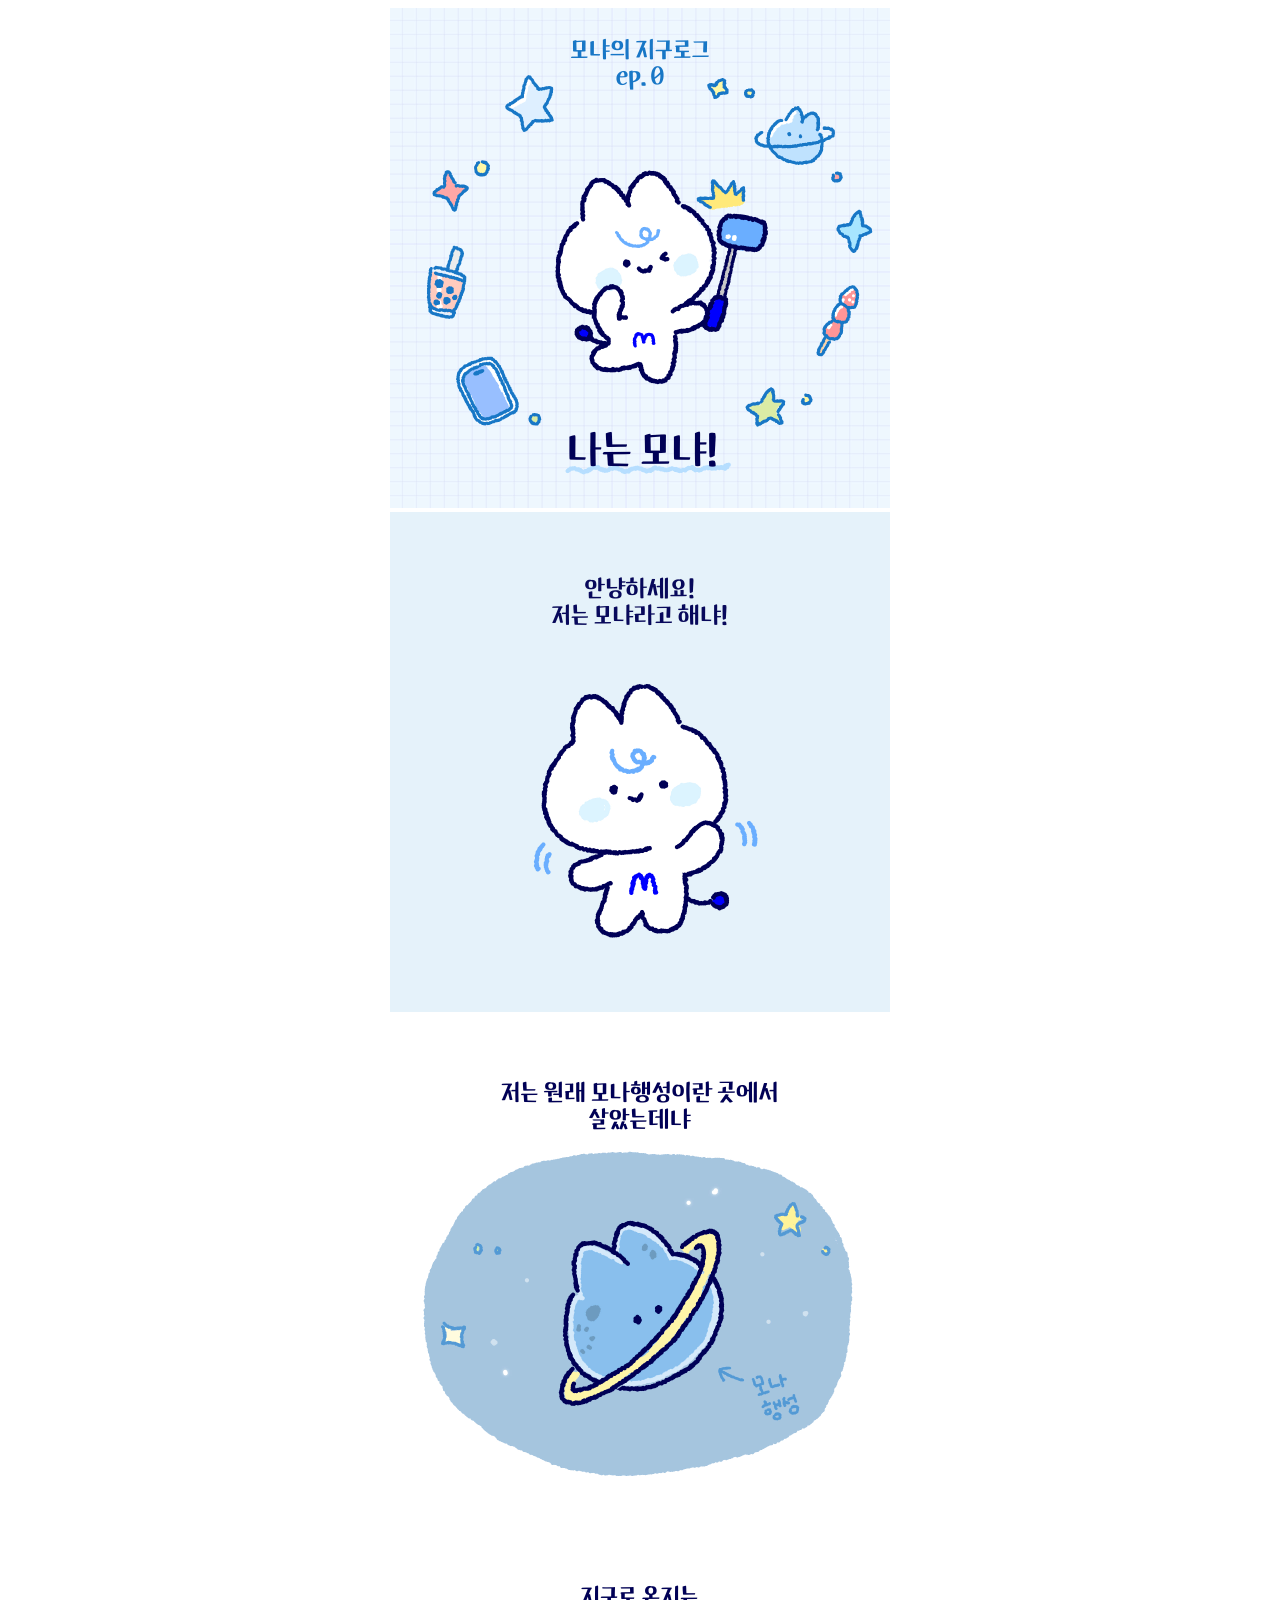
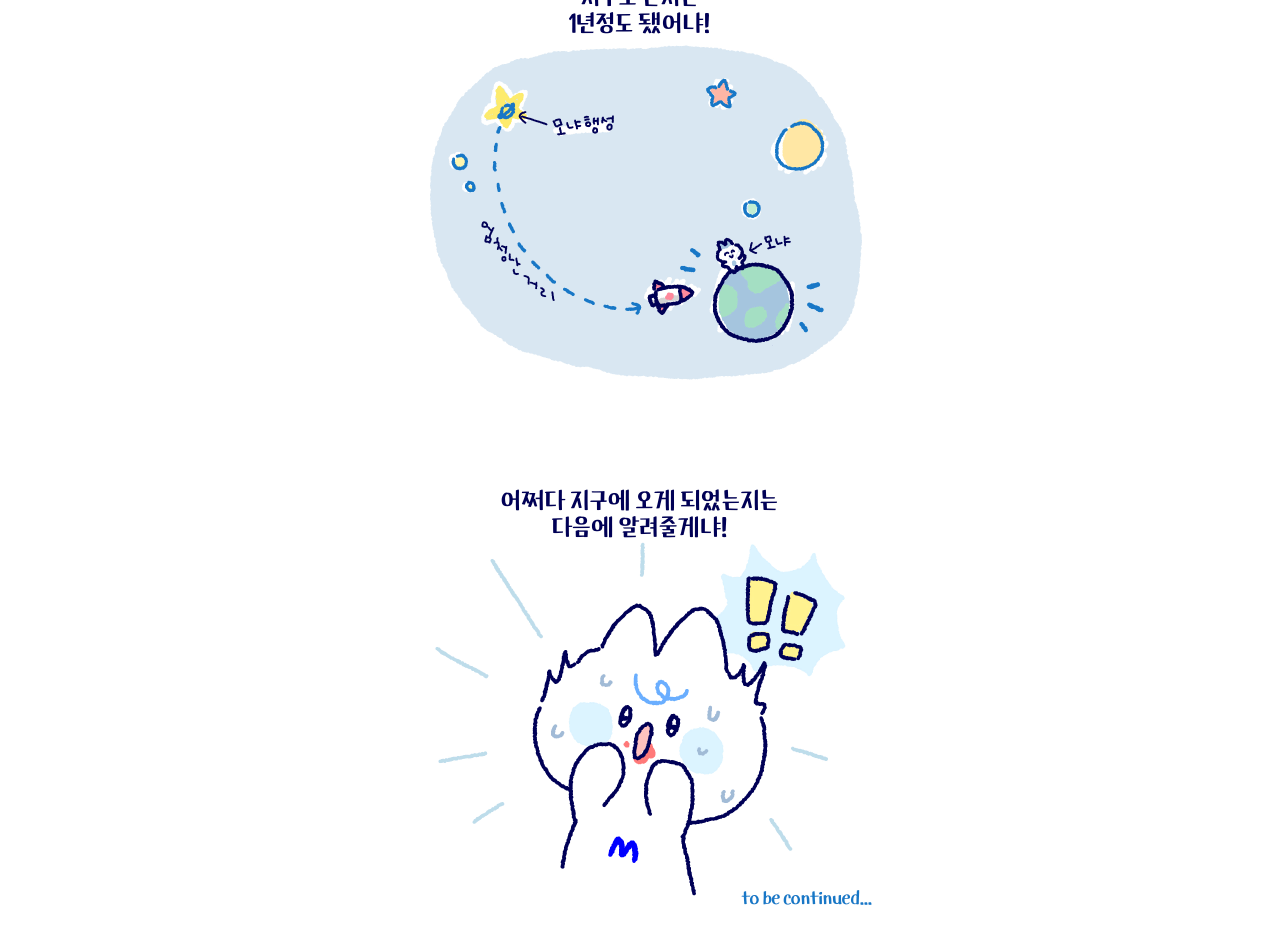
==== epi0.html @ 95d63085 "INIT COMMIT" ====
<!DOCTYPE html>
<html lang="en">
<head>
    <meta charset="UTF-8">
    <meta name="viewport" content="width=device-width, initial-scale=1.0">
    <title>이미지 스와이프</title>
    <link rel="stylesheet" href="https://unpkg.com/swiper/swiper-bundle.min.css">
    <link rel="stylesheet" href="styles2.css">
</head>
<body>
    <div class="swiper-slide"><img id="image"  src="./카드뉴스 결과물/230911_모냐의지구로그_00/230911_모냐의지구로그_00_00.jpg" alt="이미지 1"></div>
    <div class="swiper-slide"><img id="image"  src="./카드뉴스 결과물/230911_모냐의지구로그_00/230911_모냐의지구로그_00_01.jpg" alt="이미지 2"></div>
    <div class="swiper-slide"><img id="image" src="./카드뉴스 결과물/230911_모냐의지구로그_00/230911_모냐의지구로그_00_02.jpg" alt="이미지 3"></div>
    <div class="swiper-slide"><img id="image" src="./카드뉴스 결과물/230911_모냐의지구로그_00/230911_모냐의지구로그_00_03.jpg" alt="이미지 4"></div>
    <div class="swiper-slide"><img id="image"  src="./카드뉴스 결과물/230911_모냐의지구로그_00/230911_모냐의지구로그_00_04.jpg" alt="이미지 5"></div>
    <script src="https://unpkg.com/swiper/swiper-bundle.min.js"></script>
    <script src="script2.js"></script>
</body>
</html>
---- styles2.css ----
/* 페이지 2 스타일 */
.swiper-container {
    width: 80%;
    margin: 0 auto;
    padding-top: 20px;
}

.swiper-slide {
    text-align: center;
}

.swiper-button-next,
.swiper-button-prev {
    background-color: aquamarine;
    margin-top: 10px;
}

#image {
    width: 500px;
    height: 500px;
}
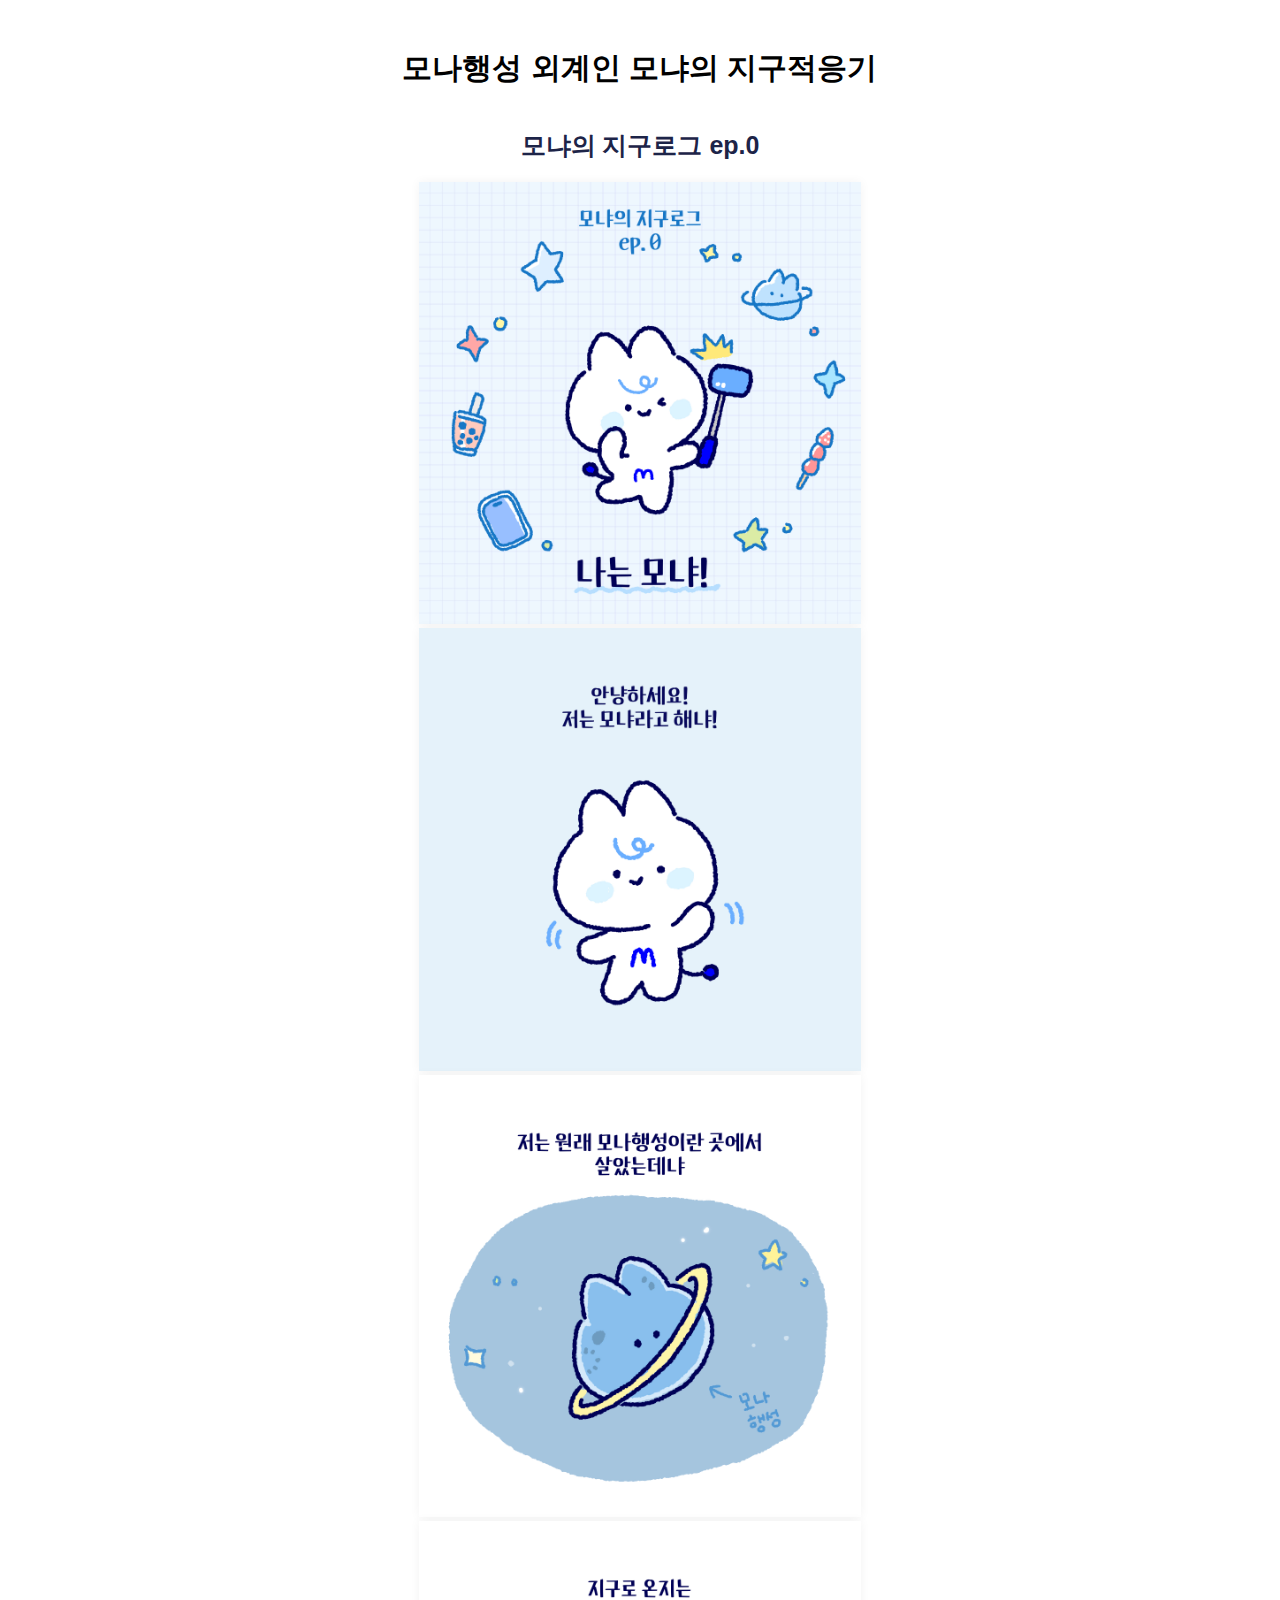
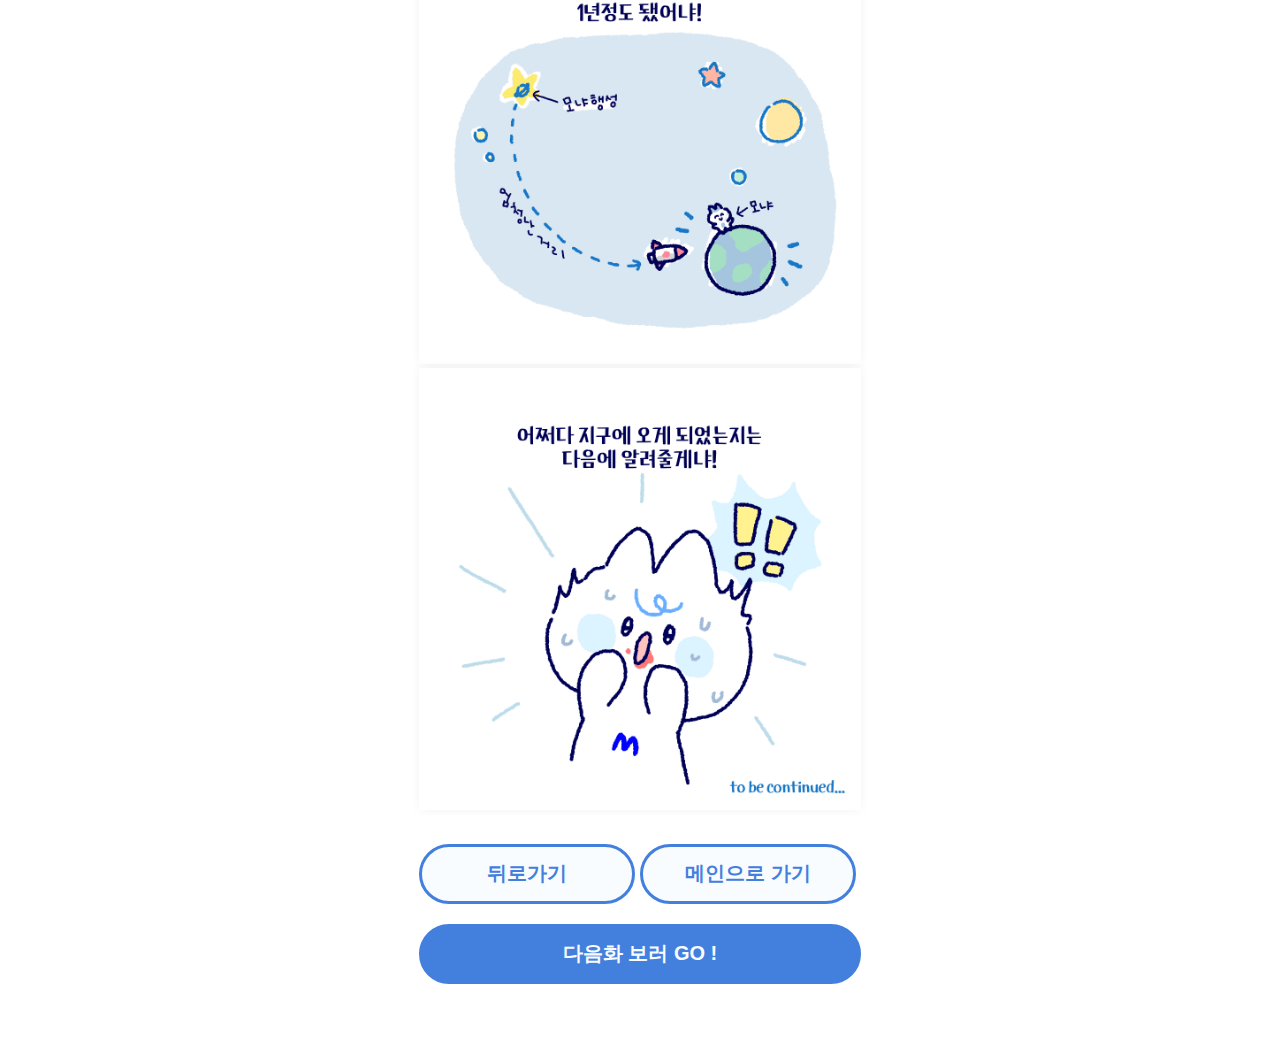
==== commit a1d40400: "[feat] 카드뉴스 상세 페이지에 뒤로가기 버튼, 메인으로 돌아가기 버튼 추가" ====
--- a/epi0.html
+++ b/epi0.html
@@ -8,11 +8,21 @@
     <link rel="stylesheet" href="styles2.css">
 </head>
 <body>
+    <div class="title">모나행성 외계인 모냐의 지구적응기</div>
+    <div class="subtitle">모냐의 지구로그 ep.0</div>
+    
     <div class="swiper-slide"><img id="image"  src="./카드뉴스 결과물/230911_모냐의지구로그_00/230911_모냐의지구로그_00_00.jpg" alt="이미지 1"></div>
     <div class="swiper-slide"><img id="image"  src="./카드뉴스 결과물/230911_모냐의지구로그_00/230911_모냐의지구로그_00_01.jpg" alt="이미지 2"></div>
     <div class="swiper-slide"><img id="image" src="./카드뉴스 결과물/230911_모냐의지구로그_00/230911_모냐의지구로그_00_02.jpg" alt="이미지 3"></div>
     <div class="swiper-slide"><img id="image" src="./카드뉴스 결과물/230911_모냐의지구로그_00/230911_모냐의지구로그_00_03.jpg" alt="이미지 4"></div>
     <div class="swiper-slide"><img id="image"  src="./카드뉴스 결과물/230911_모냐의지구로그_00/230911_모냐의지구로그_00_04.jpg" alt="이미지 5"></div>
+    
+    <div class="button-container">
+        <button id="go-back" onclick="goBack()">뒤로가기</button>
+        <button id="go-back" onclick="goMain()">메인으로 가기</button>
+    </div>
+    <button id="next-button" onclick="goToPage2('epi1.html')">다음화 보러 GO !</button>
+
     <script src="https://unpkg.com/swiper/swiper-bundle.min.js"></script>
     <script src="script2.js"></script>
 </body>
--- a/styles2.css
+++ b/styles2.css
@@ -1,4 +1,29 @@
-/* 페이지 2 스타일 */
+
+body {
+    background-color: #ffffff;
+    display: flex;
+    flex-direction: column; /* 위아래로 배치 */
+    justify-content: center;
+    align-items: center;
+}
+
+.title {
+    text-align: center;
+    margin: 40px 20px 20px 20px;
+    font-family: "Noto Sans KR", sans-serif;
+    font-size: 30px;
+    font-weight: 700;
+}
+
+.subtitle {
+    text-align: center;
+    margin: 20px;
+    font-family: "Noto Sans KR", sans-serif;
+    font-size: 25px;
+    font-weight: 600;
+    color: #1D2448;
+}
+
 .swiper-container {
     width: 80%;
     margin: 0 auto;
@@ -16,6 +41,119 @@
 }
 
 #image {
-    width: 500px;
-    height: 500px;
+    width: 35%;
+    height: auto;
+    box-shadow: 0px 0px 10px rgba(0, 0, 0, 0.05);
+}
+
+.button-container {
+    position: relative;
+    margin: 30px 0px 10px 0px;
+    width: 35%;
+    display: flex;
+    text-align: center;
+    align-items: center;
+    justify-content: space-between; 
+}
+
+#next-button {
+    margin: 10px 0px 60px 0px;
+    background-color: #4380DE;
+    border: 3px solid #4380DE;
+
+    width: 35%;
+    height: 60px;
+    border-radius: 35px;
+
+    color: #f8fcff;
+    text-align: center;
+    font-size: 20px;
+    font-family: "Noto Sans KR", sans-serif;
+    font-weight: 700;
+    line-height: normal;
+
+    cursor: pointer;
+}
+
+#go-back {
+    margin: 0px 5px 0px 0px;
+    background-color: #f8fcff;
+    border: 3px solid #4380DE;
+
+    width: 100%;
+    height: 60px;
+    border-radius: 35px;
+
+    color: #4380DE;
+    text-align: center;
+    font-size: 20px;
+    font-family: "Noto Sans KR", sans-serif;
+    font-weight: 700;
+    line-height: normal;
+
+    cursor: pointer;
+}
+
+@media (max-width: 600px) {
+    #image {
+        width: 80%;
+        height: auto;
+        box-shadow: 0px 0px 10px rgba(0, 0, 0, 0.05);
+    }
+
+    .button-container {
+        position: relative;
+        margin: 30px 0px 10px 0px;
+        width: 80%;
+        display: flex;
+        text-align: center;
+        align-items: center;
+        justify-content: space-between; 
+    }
+    
+    #next-button {
+        margin: 10px 0px 0px 5px;
+        background-color: #4380DE;
+        border: 3px solid #4380DE;
+    
+        width: 80%;
+        height: 45px;
+        border-radius: 35px;
+    
+        color: #f8fcff;
+        text-align: center;
+        font-size: 15px;
+        font-family: "Noto Sans KR", sans-serif;
+        font-weight: 700;
+        line-height: normal;
+    
+        cursor: pointer;
+    }
+    
+    #go-back {
+        margin: 0px 5px 0px 0px;
+        background-color: #f8fcff;
+        border: 3px solid #4380DE;
+    
+        width: 80%;
+        height: 45px;
+        border-radius: 35px;
+    
+        color: #4380DE;
+        text-align: center;
+        font-size: 15px;
+        font-family: "Noto Sans KR", sans-serif;
+        font-weight: 700;
+        line-height: normal;
+    
+        cursor: pointer;
+    }
+
+    .title {
+        text-align: center;
+        margin: 40px 20px 20px 20px;
+        font-family: "Noto Sans KR", sans-serif;
+        font-size: 30px;
+        font-weight: 700;
+    }
 }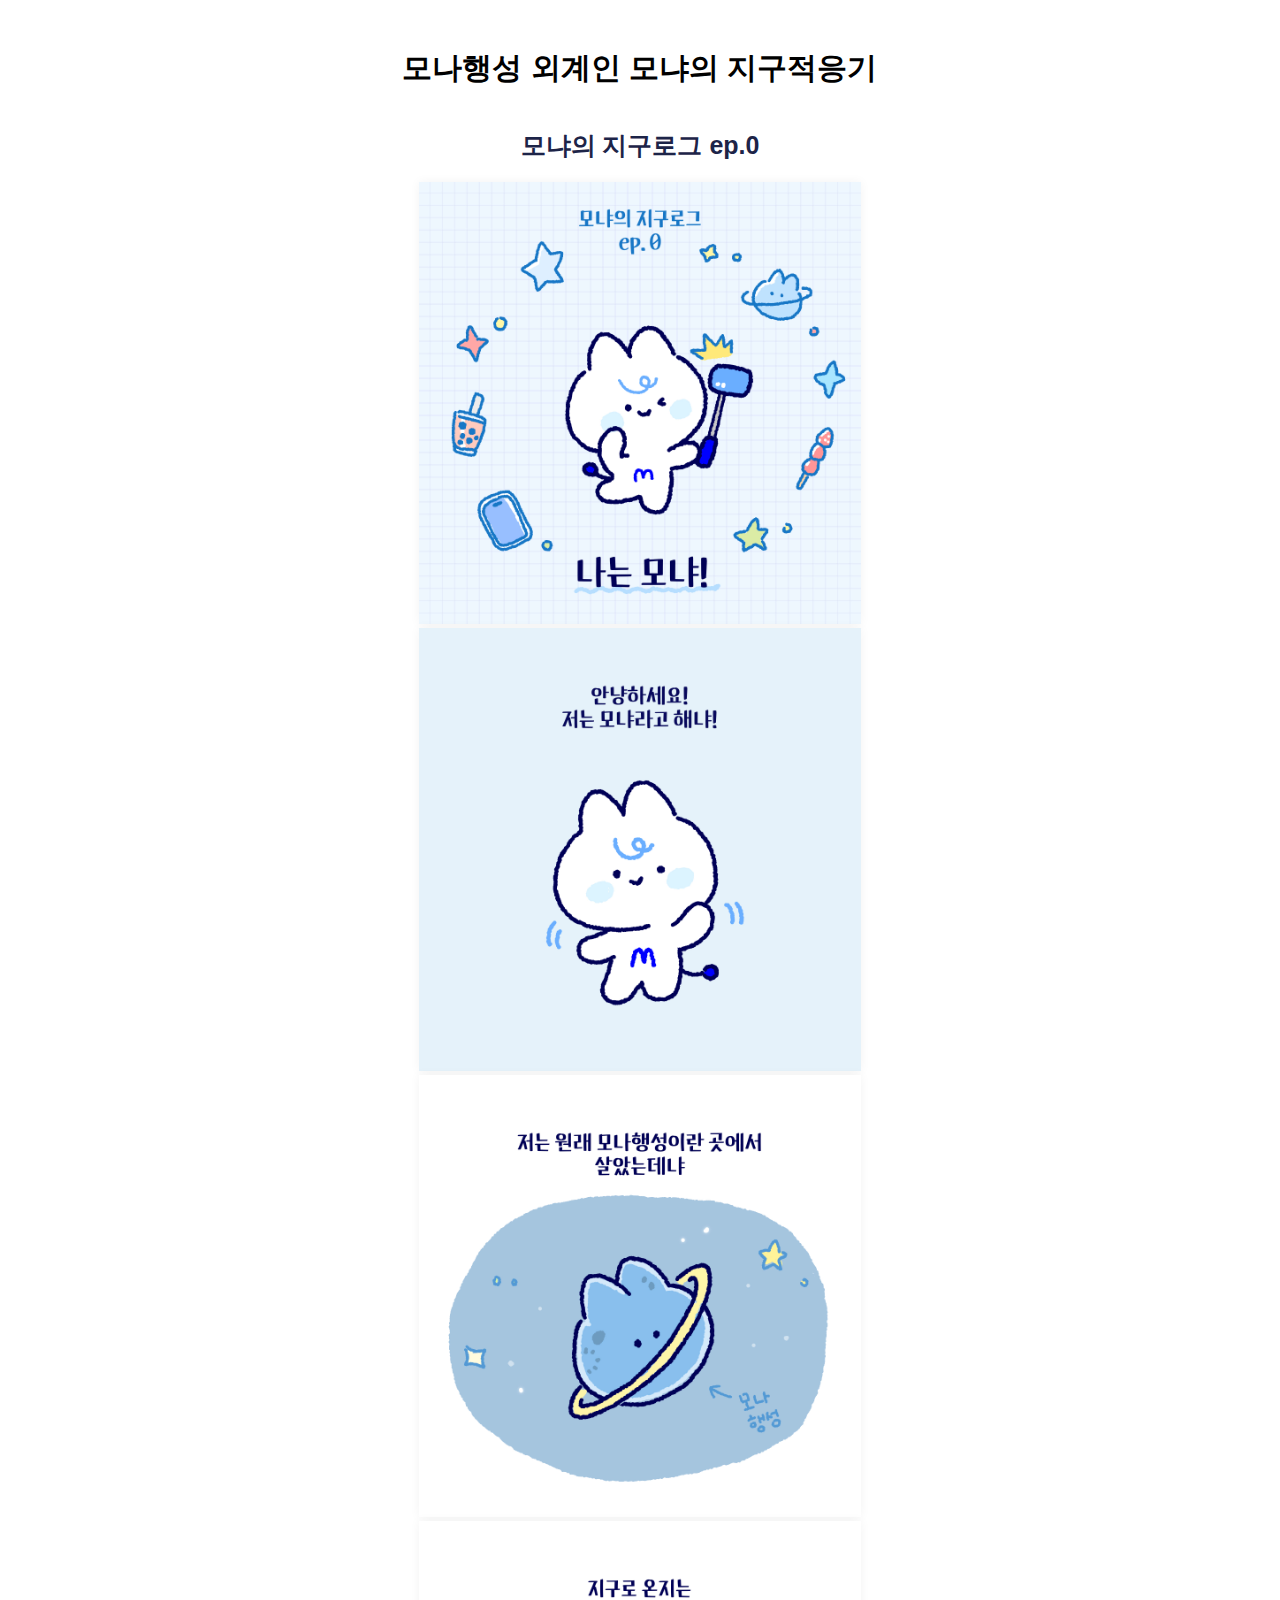
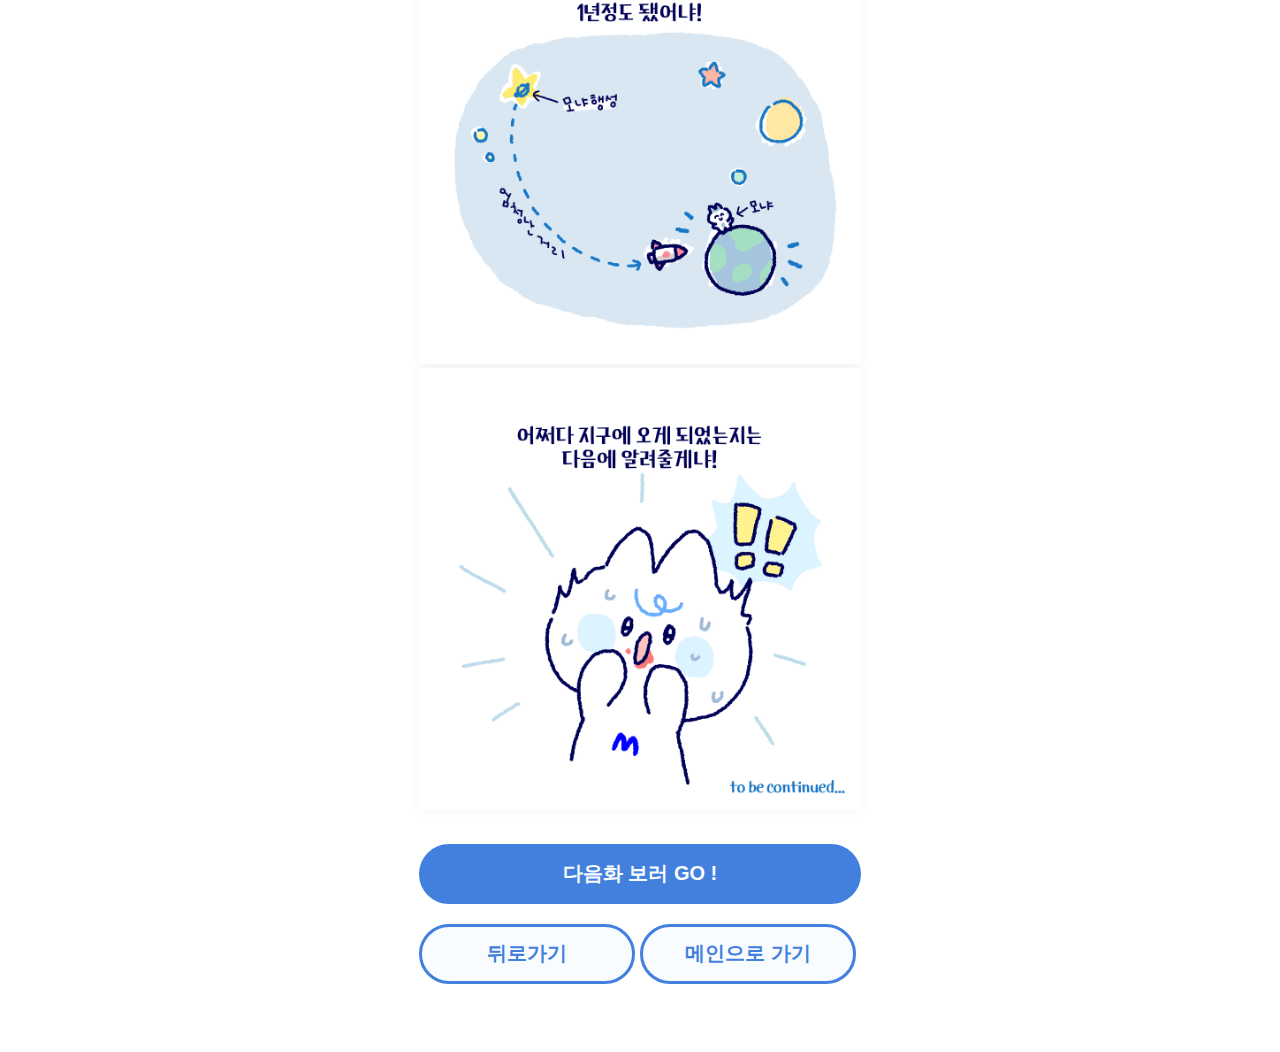
==== commit 44a4a9d9: "[fix] 다음화 버튼을 한단계 위로 올리기" ====
--- a/epi0.html
+++ b/epi0.html
@@ -17,11 +17,11 @@
     <div class="swiper-slide"><img id="image" src="./카드뉴스 결과물/230911_모냐의지구로그_00/230911_모냐의지구로그_00_03.jpg" alt="이미지 4"></div>
     <div class="swiper-slide"><img id="image"  src="./카드뉴스 결과물/230911_모냐의지구로그_00/230911_모냐의지구로그_00_04.jpg" alt="이미지 5"></div>
     
+    <button id="next-button" onclick="goToPage2('epi1.html')">다음화 보러 GO !</button>
     <div class="button-container">
         <button id="go-back" onclick="goBack()">뒤로가기</button>
         <button id="go-back" onclick="goMain()">메인으로 가기</button>
     </div>
-    <button id="next-button" onclick="goToPage2('epi1.html')">다음화 보러 GO !</button>
 
     <script src="https://unpkg.com/swiper/swiper-bundle.min.js"></script>
     <script src="script2.js"></script>
--- a/styles2.css
+++ b/styles2.css
@@ -48,7 +48,7 @@
 
 .button-container {
     position: relative;
-    margin: 30px 0px 10px 0px;
+    margin: 10px 0px 60px 0px;
     width: 35%;
     display: flex;
     text-align: center;
@@ -57,7 +57,7 @@
 }
 
 #next-button {
-    margin: 10px 0px 60px 0px;
+    margin: 30px 0px 10px 0px;
     background-color: #4380DE;
     border: 3px solid #4380DE;
 
@@ -94,7 +94,7 @@
     cursor: pointer;
 }
 
-@media (max-width: 600px) {
+@media (max-width: 800px) {
     #image {
         width: 80%;
         height: auto;
@@ -103,7 +103,7 @@
 
     .button-container {
         position: relative;
-        margin: 30px 0px 10px 0px;
+        margin: 10px 0px 50px 5px;
         width: 80%;
         display: flex;
         text-align: center;
@@ -112,7 +112,7 @@
     }
     
     #next-button {
-        margin: 10px 0px 0px 5px;
+        margin: 30px 0px 10px 0px;
         background-color: #4380DE;
         border: 3px solid #4380DE;
     
